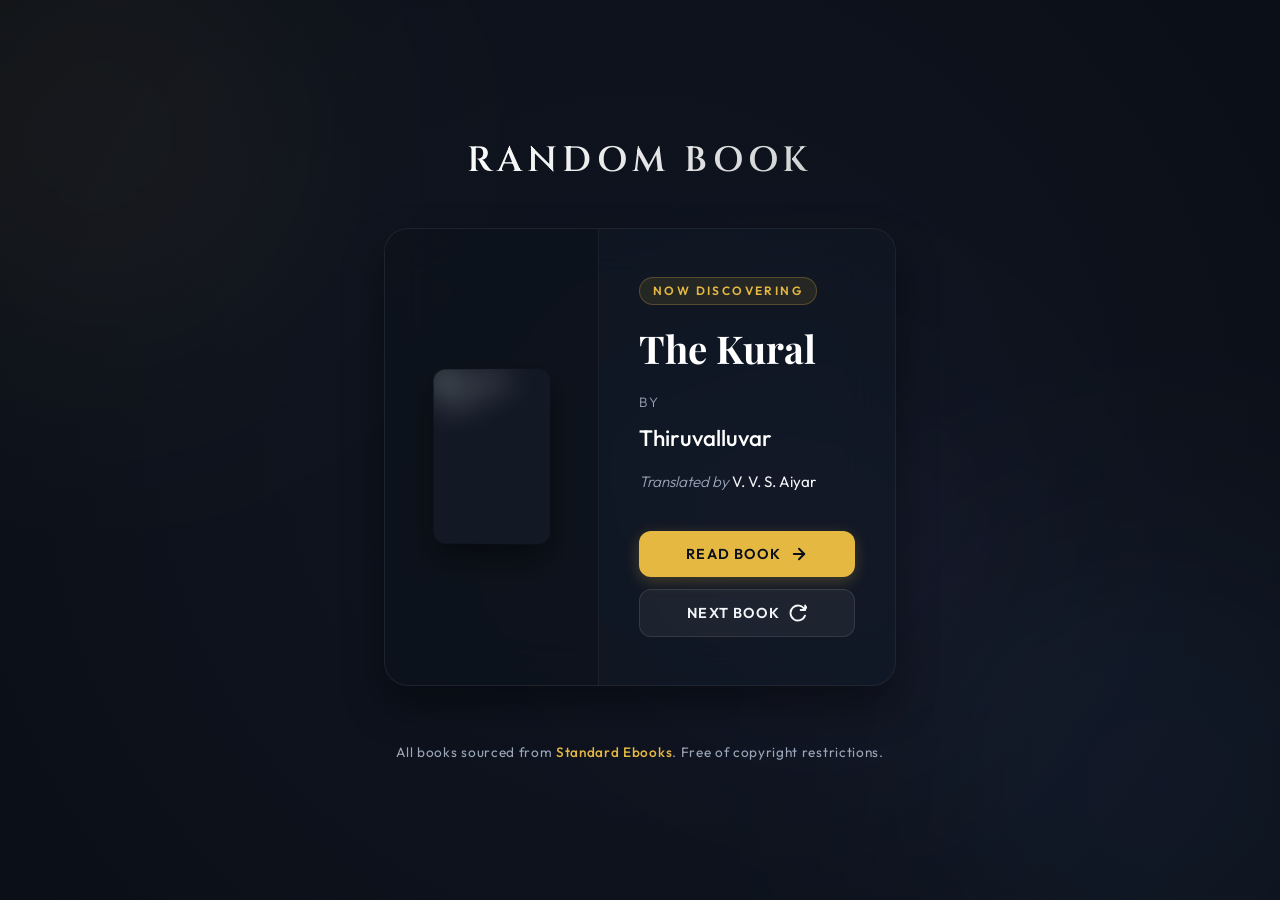
==== index.html @ b52af981 "Update index.html" ====
<!DOCTYPE html>
<html lang="en">
<head>
  <meta charset="UTF-8">
  <meta name="viewport" content="width=device-width, initial-scale=1.0">
  <title>Random Book</title>
  <meta name="description" content="Discover random beautiful books from the Standard Ebooks collection with cover art and direct reading links.">
  
  <!-- Favicon -->
  <link rel="icon" type="image/svg+xml" href="data:image/svg+xml,%3Csvg xmlns='http://www.w3.org/2000/svg' viewBox='0 0 24 24' fill='%23e5b842'%3E%3Cpath d='M21 2.859l-8.5 1.684-8.5-1.684v14.641l8.5 1.684 8.5-1.684zm-9 14.281l-7-1.385v-11.458l7 1.385zm8-1.385l-7 1.385v-11.458l7-1.385z'/%3E%3C/svg%3E">
  
  <!-- Web App Manifest (PWA) -->
  <link rel="manifest" href="manifest.json">
  <meta name="theme-color" content="#e5b842">
  
  <!-- SEO & Open Graph -->
  <meta property="og:title" content="Random Standard Ebook Cover Generator">
  <meta property="og:description" content="Discover a random beautiful book from the Standard Ebooks collection with cover art and download/reading links.">
  <meta property="og:type" content="website">
  
  <!-- Fonts -->
  <link rel="preconnect" href="https://fonts.googleapis.com">
  <link rel="preconnect" href="https://fonts.gstatic.com" crossorigin>
  <link href="https://fonts.googleapis.com/css2?family=Cinzel:wght@400;600;700&family=Outfit:wght@300;400;500;600&family=Playfair+Display:ital,wght@0,400;0,600;0,700;1,400&display=swap" rel="stylesheet">
  
  <!-- Stylesheet -->
  <link rel="stylesheet" href="styles.css">
</head>
<body>
  <!-- Animated Background Canvas/Blobs -->
  <div class="bg-glow">
    <div class="blob blob-1"></div>
    <div class="blob blob-2"></div>
    <div class="blob blob-3"></div>
  </div>

  <div class="app-container">
    <header class="app-header">
      <h1 class="logo-text">Random Book</h1>
    </header>

    <main class="main-content">
      <!-- Main Glassmorphic Book Card -->
      <div class="book-card" id="book-card">
        <!-- Left Side: Cover Art Container -->
        <div class="cover-section">
          <div class="cover-wrapper" id="cover-wrapper">
            <!-- Low-res thumbnail for blurred placeholder -->
            <img id="cover-blur" class="cover-img blur-placeholder" src="" alt="Loading cover...">
            <!-- High-res cover image -->
            <img id="cover-img" class="cover-img main-cover" src="" alt="Book Cover">
            <!-- Loading Indicator -->
            <div class="loading-overlay" id="loading-overlay">
              <div class="spinner"></div>
            </div>
          </div>
        </div>

        <!-- Right Side: Details and Actions -->
        <div class="details-section">
          <div class="meta-container">
            <span class="discover-tag">Now Discovering</span>
            <h2 class="book-title" id="book-title">Loading Book...</h2>
            <div class="author-label">by</div>
            <h3 class="book-author" id="book-author">...</h3>
            <div class="translator-info" id="translator-info" style="display: none;">
              Translated by <span id="book-translator">...</span>
            </div>
          </div>

          <div class="actions-container">
            <a href="#" id="read-btn" class="btn btn-primary" target="_blank" rel="noopener">
              <span>Read Book</span>
              <svg class="icon-arrow" width="18" height="18" viewBox="0 0 24 24" fill="none" stroke="currentColor" stroke-width="2.5" stroke-linecap="round" stroke-linejoin="round">
                <line x1="5" y1="12" x2="19" y2="12"></line>
                <polyline points="12 5 19 12 12 19"></polyline>
              </svg>
            </a>
            
            <button id="next-btn" class="btn btn-secondary">
              <span>Next Book</span>
              <svg class="icon-refresh" width="18" height="18" viewBox="0 0 24 24" fill="none" stroke="currentColor" stroke-width="2.5" stroke-linecap="round" stroke-linejoin="round">
                <path d="M21.5 2v6h-6M21.34 15.57a10 10 0 1 1-.57-8.38l5.67-5.67"></path>
              </svg>
            </button>
          </div>
        </div>
      </div>
    </main>

    <footer class="app-footer">
      <p>All books sourced from <a href="https://standardebooks.org" target="_blank" rel="noopener">Standard Ebooks</a>. Free of copyright restrictions.</p>
    </footer>
  </div>

  <!-- App Script -->
  <script src="app.js"></script>
</body>
</html>
---- styles.css ----
/* --- Custom CSS Design System --- */

:root {
  /* Colors */
  --bg-color: #0b0f17;
  --card-bg: rgba(18, 25, 38, 0.65);
  --card-border: rgba(255, 255, 255, 0.06);
  --text-main: #f3f5f9;
  --text-muted: #9ba6b9;
  --accent-gold: #e5b842;
  --accent-gold-hover: #f1cd6b;
  --accent-gold-rgb: 229, 184, 66;
  --btn-sec-bg: rgba(255, 255, 255, 0.05);
  --btn-sec-hover: rgba(255, 255, 255, 0.1);
  --btn-sec-border: rgba(255, 255, 255, 0.1);
  
  /* Fonts */
  --font-serif: 'Playfair Display', 'Georgia', serif;
  --font-display: 'Cinzel', serif;
  --font-sans: 'Outfit', -apple-system, BlinkMacSystemFont, 'Segoe UI', Roboto, sans-serif;
  
  /* Shadow */
  --shadow-lg: 0 20px 40px rgba(0, 0, 0, 0.4);
  --shadow-glow: 0 0 30px rgba(229, 184, 66, 0.15);
}

/* Reset & Base */
* {
  box-sizing: border-box;
  margin: 0;
  padding: 0;
}

body {
  background-color: var(--bg-color);
  color: var(--text-main);
  font-family: var(--font-sans);
  min-height: 100vh;
  display: flex;
  justify-content: center;
  align-items: center;
  overflow-x: hidden;
  position: relative;
}

/* --- Ambient Animated Glow Background --- */
.bg-glow {
  position: fixed;
  top: 0;
  left: 0;
  width: 100vw;
  height: 100vh;
  z-index: -1;
  overflow: hidden;
  background: radial-gradient(circle at 50% 50%, #0f1522, var(--bg-color));
}

.blob {
  position: absolute;
  border-radius: 50%;
  filter: blur(100px);
  opacity: 0.4;
  mix-blend-mode: screen;
  animation: moveBlob 20s infinite ease-in-out alternate;
}

.blob-1 {
  width: 450px;
  height: 450px;
  background: rgba(var(--accent-gold-rgb), 0.12);
  top: -10%;
  left: -10%;
  animation-duration: 25s;
}

.blob-2 {
  width: 500px;
  height: 500px;
  background: rgba(44, 82, 130, 0.25);
  bottom: -15%;
  right: -10%;
  animation-duration: 30s;
  animation-delay: -5s;
}

.blob-3 {
  width: 350px;
  height: 350px;
  background: rgba(128, 90, 213, 0.15);
  top: 40%;
  left: 50%;
  animation-duration: 20s;
  animation-delay: -10s;
}

@keyframes moveBlob {
  0% {
    transform: translate(0, 0) scale(1);
  }
  50% {
    transform: translate(80px, 50px) scale(1.1);
  }
  100% {
    transform: translate(-50px, -80px) scale(0.95);
  }
}

/* --- Layout Container --- */
.app-container {
  width: 100%;
  max-width: 1100px;
  padding: 2.5rem 1.5rem;
  display: flex;
  flex-direction: column;
  align-items: center;
  gap: 2.5rem;
  z-index: 1;
}

/* --- Header Section --- */
.app-header {
  text-align: center;
  animation: fadeInDown 0.8s ease-out forwards;
}

.logo-text {
  font-family: var(--font-display);
  font-weight: 600;
  font-size: 2.2rem;
  letter-spacing: 0.15em;
  text-transform: uppercase;
  color: var(--text-main);
  margin-bottom: 0.25rem;
  background: linear-gradient(135deg, #fff, rgba(255, 255, 255, 0.8));
  -webkit-background-clip: text;
  -webkit-text-fill-color: transparent;
}

.subtitle {
  font-size: 0.95rem;
  letter-spacing: 0.25em;
  text-transform: uppercase;
  color: var(--accent-gold);
  font-weight: 500;
}

/* --- Main Card --- */
.book-card {
  width: 100%;
  background: var(--card-bg);
  backdrop-filter: blur(24px);
  -webkit-backdrop-filter: blur(24px);
  border: 1px solid var(--card-border);
  border-radius: 24px;
  box-shadow: var(--shadow-lg);
  display: grid;
  grid-template-columns: 42% 58%;
  overflow: hidden;
  transition: box-shadow 0.5s ease, border-color 0.5s ease;
  animation: fadeInUp 0.9s cubic-bezier(0.16, 1, 0.3, 1) forwards;
}

.book-card:hover {
  border-color: rgba(var(--accent-gold-rgb), 0.2);
  box-shadow: var(--shadow-lg), var(--shadow-glow);
}

/* --- Cover Art Section --- */
.cover-section {
  padding: 3rem;
  background: rgba(0, 0, 0, 0.2);
  display: flex;
  justify-content: center;
  align-items: center;
  position: relative;
  border-right: 1px solid var(--card-border);
}

.cover-wrapper {
  position: relative;
  width: 100%;
  max-width: 280px;
  aspect-ratio: 2 / 3;
  border-radius: 12px;
  box-shadow: 0 15px 35px rgba(0, 0, 0, 0.5);
  overflow: hidden;
  background: #121824;
  transform: perspective(1000px) rotateY(-5deg);
  transition: transform 0.6s cubic-bezier(0.16, 1, 0.3, 1), box-shadow 0.6s ease;
}

.cover-wrapper:hover {
  transform: perspective(1000px) rotateY(0deg) scale(1.04);
  box-shadow: 0 25px 45px rgba(0, 0, 0, 0.6), 0 0 15px rgba(var(--accent-gold-rgb), 0.1);
}

.cover-img {
  position: absolute;
  top: 0;
  left: 0;
  width: 100%;
  height: 100%;
  object-fit: cover;
  transition: opacity 0.5s ease, filter 0.5s ease;
}

/* Blurry Thumbnail loading effect */
.blur-placeholder {
  filter: blur(15px);
  z-index: 1;
}

.main-cover {
  opacity: 0;
  z-index: 2;
}

.main-cover.loaded {
  opacity: 1;
}

/* Loading Overlay */
.loading-overlay {
  position: absolute;
  top: 0;
  left: 0;
  width: 100%;
  height: 100%;
  background: rgba(11, 15, 23, 0.7);
  backdrop-filter: blur(4px);
  display: flex;
  justify-content: center;
  align-items: center;
  z-index: 3;
  opacity: 0;
  pointer-events: none;
  transition: opacity 0.3s ease;
}

.loading-overlay.active {
  opacity: 1;
  pointer-events: auto;
}

.spinner {
  width: 45px;
  height: 45px;
  border: 3.5px solid rgba(255, 255, 255, 0.1);
  border-radius: 50%;
  border-top-color: var(--accent-gold);
  animation: spin 1s linear infinite;
}

@keyframes spin {
  to { transform: rotate(360deg); }
}

/* --- Metadata Section --- */
.details-section {
  padding: 3rem 2.5rem;
  display: flex;
  flex-direction: column;
  justify-content: space-between;
  gap: 2.5rem;
  min-width: 0; /* Prevents overflow inside grid */
}

.meta-container {
  display: flex;
  flex-direction: column;
  gap: 0.8rem;
  animation: fadeIn 0.8s ease-out;
}

.discover-tag {
  align-self: flex-start;
  font-size: 0.75rem;
  font-weight: 600;
  text-transform: uppercase;
  letter-spacing: 0.2em;
  color: var(--accent-gold);
  background: rgba(var(--accent-gold-rgb), 0.1);
  padding: 0.35rem 0.8rem;
  border-radius: 30px;
  border: 1px solid rgba(var(--accent-gold-rgb), 0.25);
}

.book-title {
  font-family: var(--font-serif);
  font-size: 2.4rem;
  font-weight: 700;
  line-height: 1.25;
  color: #ffffff;
  margin-top: 0.4rem;
  transition: opacity 0.3s ease, transform 0.3s ease;
}

.author-label {
  font-size: 0.85rem;
  font-weight: 300;
  text-transform: uppercase;
  letter-spacing: 0.15em;
  color: var(--text-muted);
  margin-top: 0.5rem;
}

.book-author {
  font-size: 1.4rem;
  font-weight: 500;
  color: #fff;
  transition: opacity 0.3s ease, transform 0.3s ease;
}

.translator-info {
  font-family: var(--font-sans);
  font-size: 0.95rem;
  font-style: italic;
  font-weight: 300;
  color: var(--text-muted);
  margin-top: 0.5rem;
  transition: opacity 0.3s ease;
}

.translator-info span {
  font-weight: 400;
  color: var(--text-main);
  font-style: normal;
}

/* --- Action Buttons --- */
.actions-container {
  display: flex;
  flex-wrap: wrap;
  gap: 0.8rem;
  margin-top: auto;
  width: 100%;
}

.btn {
  display: inline-flex;
  align-items: center;
  justify-content: center;
  gap: 0.5rem;
  padding: 0.85rem 1.2rem;
  font-size: 0.9rem;
  font-weight: 600;
  text-transform: uppercase;
  letter-spacing: 0.08em;
  border-radius: 12px;
  cursor: pointer;
  text-decoration: none;
  transition: all 0.3s cubic-bezier(0.16, 1, 0.3, 1);
  font-family: var(--font-sans);
  white-space: nowrap; /* Prevents text from wrapping inside buttons */
}

.btn-primary {
  background: var(--accent-gold);
  color: #0b0f17;
  border: none;
  box-shadow: 0 4px 15px rgba(var(--accent-gold-rgb), 0.25);
  flex: 1 1 180px;
}

.btn-primary:hover {
  background: var(--accent-gold-hover);
  box-shadow: 0 6px 20px rgba(var(--accent-gold-rgb), 0.4);
  transform: translateY(-2px);
}

.btn-primary:active {
  transform: translateY(0);
}

.btn-secondary {
  background: var(--btn-sec-bg);
  color: var(--text-main);
  border: 1px solid var(--btn-sec-border);
  flex: 1 1 150px;
}

.btn-secondary:hover {
  background: var(--btn-sec-hover);
  border-color: rgba(255, 255, 255, 0.25);
  transform: translateY(-2px);
}

.btn-secondary:active {
  transform: translateY(0);
}

/* SVG Icon Micro-animations */
.btn-primary:hover .icon-arrow {
  transform: translateX(4px);
}

.icon-arrow {
  transition: transform 0.3s ease;
}

.btn-secondary:hover .icon-refresh {
  transform: rotate(180deg);
}

.icon-refresh {
  transition: transform 0.5s cubic-bezier(0.16, 1, 0.3, 1);
}

/* --- Footer --- */
.app-footer {
  text-align: center;
  font-size: 0.85rem;
  color: var(--text-muted);
  letter-spacing: 0.05em;
  line-height: 1.6;
  margin-top: 1rem;
  animation: fadeInUp 1s ease-out forwards;
}

.app-footer a {
  color: var(--accent-gold);
  text-decoration: none;
  font-weight: 500;
  border-bottom: 1px solid transparent;
  transition: border-color 0.3s ease;
}

.app-footer a:hover {
  border-color: var(--accent-gold);
}

/* --- Transition Animations --- */
.fade-out {
  opacity: 0;
  transform: translateY(5px);
}

.fade-in {
  opacity: 1;
  transform: translateY(0);
}

/* --- Page Entrance Animations --- */
@keyframes fadeInDown {
  from {
    opacity: 0;
    transform: translateY(-20px);
  }
  to {
    opacity: 1;
    transform: translateY(0);
  }
}

@keyframes fadeInUp {
  from {
    opacity: 0;
    transform: translateY(30px);
  }
  to {
    opacity: 1;
    transform: translateY(0);
  }
}

@keyframes fadeIn {
  from { opacity: 0; }
  to { opacity: 1; }
}


/* --- Responsive Adjustments (Desktop & Mobile) --- */

@media (max-width: 980px) {
  .app-container {
    padding: 1.5rem 1rem;
    gap: 1.5rem;
  }
  
  .logo-text {
    font-size: 1.8rem;
  }
  
  .book-card {
    grid-template-columns: 1fr; /* Single column */
    border-radius: 20px;
  }
  
  .cover-section {
    padding: 2rem;
    border-right: none;
    border-bottom: 1px solid var(--card-border);
  }
  
  .cover-wrapper {
    max-width: 220px;
  }
  
  .details-section {
    padding: 2.2rem;
    gap: 2rem;
  }
  
  .book-title {
    font-size: 1.85rem;
  }
  
  .book-author {
    font-size: 1.25rem;
  }
}

@media (max-width: 480px) {
  .details-section {
    padding: 1.75rem;
  }
  
  .book-title {
    font-size: 1.6rem;
  }
  
  .actions-container {
    flex-direction: column;
    width: 100%;
  }
  
  .btn {
    width: 100%;
    padding: 0.85rem 1.2rem;
  }
}
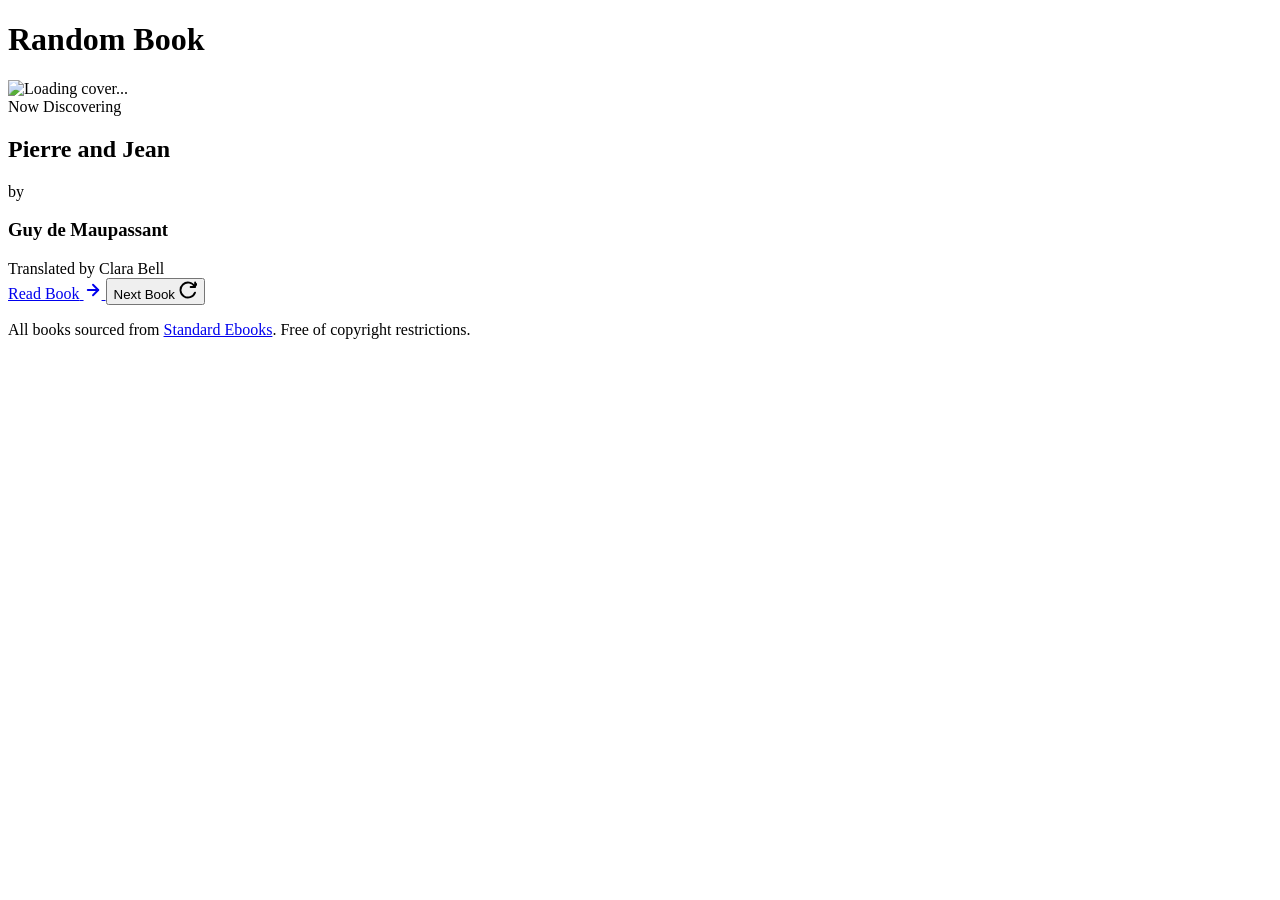
==== commit 646e60fd: "Change og:title from "Random Standard Ebook Cover Generator" to "Random Book"" ====
--- a/index.html
+++ b/index.html
@@ -7,21 +7,21 @@
   <meta name="description" content="Discover random beautiful books from the Standard Ebooks collection with cover art and direct reading links.">
   
   <!-- Favicon -->
-  <link rel="icon" type="image/svg+xml" href="data:image/svg+xml,%3Csvg xmlns='http://www.w3.org/2000/svg' viewBox='0 0 24 24' fill='%23e5b842'%3E%3Cpath d='M21 2.859l-8.5 1.684-8.5-1.684v14.641l8.5 1.684 8.5-1.684zm-9 14.281l-7-1.385v-11.458l7 1.385zm8-1.385l-7 1.385v-11.458l7-1.385z'/%3E%3C/svg%3E">
+  <link rel="icon" type="image/svg+xml" href="data:image/svg+xml,%3Csvg xmlns='http://www.w3.org/2000/svg' viewBox='0 0 24 24' fill='%23e5b842'%3E%3Cpath d='M21 2.859l-8.5 1.684-8.5-1.684v14.641l8[...]
   
   <!-- Web App Manifest (PWA) -->
   <link rel="manifest" href="manifest.json">
   <meta name="theme-color" content="#e5b842">
   
   <!-- SEO & Open Graph -->
-  <meta property="og:title" content="Random Standard Ebook Cover Generator">
+  <meta property="og:title" content="Random Book">
   <meta property="og:description" content="Discover a random beautiful book from the Standard Ebooks collection with cover art and download/reading links.">
   <meta property="og:type" content="website">
   
   <!-- Fonts -->
   <link rel="preconnect" href="https://fonts.googleapis.com">
   <link rel="preconnect" href="https://fonts.gstatic.com" crossorigin>
-  <link href="https://fonts.googleapis.com/css2?family=Cinzel:wght@400;600;700&family=Outfit:wght@300;400;500;600&family=Playfair+Display:ital,wght@0,400;0,600;0,700;1,400&display=swap" rel="stylesheet">
+  <link href="https://fonts.googleapis.com/css2?family=Cinzel:wght@400;600;700&family=Outfit:wght@300;400;500;600&family=Playfair+Display:ital,wght@0,400;0,600;0,700;1,400&display=swap" rel="style[...]
   
   <!-- Stylesheet -->
   <link rel="stylesheet" href="styles.css">
--- a/styles.css
+++ b/styles.css
@@ -1,4 +1,5 @@
-/* --- Custom CSS Design System --- */
+/* --- Google Fonts Integration (Matches Standard Ebooks Typography) --- */
+@import url('https://fonts.googleapis.com/css2?family=League+Spartan:wght@300;400;500;600;700&family=Libre+Baskerville:ital,wght@0,400;0,700;1,400&family=Outfit:wght@400;600&display=swap');
 
 :root {
   /* Colors */
@@ -14,10 +15,10 @@
   --btn-sec-hover: rgba(255, 255, 255, 0.1);
   --btn-sec-border: rgba(255, 255, 255, 0.1);
   
-  /* Fonts */
-  --font-serif: 'Playfair Display', 'Georgia', serif;
-  --font-display: 'Cinzel', serif;
-  --font-sans: 'Outfit', -apple-system, BlinkMacSystemFont, 'Segoe UI', Roboto, sans-serif;
+  /* Fonts System (Aligned with Standard Ebooks) */
+  --font-serif: 'Libre Baskerville', 'Georgia', serif;
+  --font-display: 'League Spartan', 'Outfit', sans-serif;
+  --font-sans: 'League Spartan', 'Outfit', sans-serif;
   
   /* Shadow */
   --shadow-lg: 0 20px 40px rgba(0, 0, 0, 0.4);
@@ -94,15 +95,9 @@
 }
 
 @keyframes moveBlob {
-  0% {
-    transform: translate(0, 0) scale(1);
-  }
-  50% {
-    transform: translate(80px, 50px) scale(1.1);
-  }
-  100% {
-    transform: translate(-50px, -80px) scale(0.95);
-  }
+  0% { transform: translate(0, 0) scale(1); }
+  50% { transform: translate(80px, 50px) scale(1.1); }
+  100% { transform: translate(-50px, -80px) scale(0.95); }
 }
 
 /* --- Layout Container --- */
@@ -125,28 +120,30 @@
 
 .logo-text {
   font-family: var(--font-display);
-  font-weight: 600;
-  font-size: 2.2rem;
-  letter-spacing: 0.15em;
+  font-weight: 700;
+  font-size: 2.4rem;
+  letter-spacing: 0.08em;
   text-transform: uppercase;
   color: var(--text-main);
-  margin-bottom: 0.25rem;
-  background: linear-gradient(135deg, #fff, rgba(255, 255, 255, 0.8));
+  margin-bottom: 0.4rem;
+  background: linear-gradient(135deg, #fff, rgba(255, 255, 255, 0.85));
   -webkit-background-clip: text;
   -webkit-text-fill-color: transparent;
 }
 
 .subtitle {
-  font-size: 0.95rem;
-  letter-spacing: 0.25em;
+  font-family: var(--font-display);
+  font-size: 0.9rem;
+  letter-spacing: 0.2em;
   text-transform: uppercase;
   color: var(--accent-gold);
-  font-weight: 500;
+  font-weight: 600;
 }
 
 /* --- Main Card --- */
 .book-card {
-  width: 100%;
+  width: 860px; /* FIXED: Hard lock the overall container width on desktop */
+  max-width: 100%; /* Keeps it fully responsive if window drops below 860px */
   background: var(--card-bg);
   backdrop-filter: blur(24px);
   -webkit-backdrop-filter: blur(24px);
@@ -154,8 +151,9 @@
   border-radius: 24px;
   box-shadow: var(--shadow-lg);
   display: grid;
-  grid-template-columns: 42% 58%;
+  grid-template-columns: 360px 1fr; /* FIXED: Left side stays exactly 360px, right side fills cleanly remaining space */
   overflow: hidden;
+  align-items: stretch;
   transition: box-shadow 0.5s ease, border-color 0.5s ease;
   animation: fadeInUp 0.9s cubic-bezier(0.16, 1, 0.3, 1) forwards;
 }
@@ -174,14 +172,15 @@
   align-items: center;
   position: relative;
   border-right: 1px solid var(--card-border);
+  width: 360px; /* FIXED: Locks the wrapper panel dimension tightly */
 }
 
 .cover-wrapper {
   position: relative;
-  width: 100%;
-  max-width: 280px;
-  aspect-ratio: 2 / 3;
-  border-radius: 12px;
+  width: 260px;          /* FIXED: Hard locked width */
+  height: 390px;         /* FIXED: Hard locked height */
+  flex-shrink: 0;        /* FIXED: Denies the layout any ability to compress the frame */
+  border-radius: 8px;
   box-shadow: 0 15px 35px rgba(0, 0, 0, 0.5);
   overflow: hidden;
   background: #121824;
@@ -257,12 +256,12 @@
 
 /* --- Metadata Section --- */
 .details-section {
-  padding: 3rem 2.5rem;
+  padding: 3.5rem 3rem;
   display: flex;
   flex-direction: column;
   justify-content: space-between;
   gap: 2.5rem;
-  min-width: 0; /* Prevents overflow inside grid */
+  min-width: 0;
 }
 
 .meta-container {
@@ -274,10 +273,11 @@
 
 .discover-tag {
   align-self: flex-start;
-  font-size: 0.75rem;
+  font-family: var(--font-display);
+  font-size: 0.8rem;
   font-weight: 600;
   text-transform: uppercase;
-  letter-spacing: 0.2em;
+  letter-spacing: 0.15em;
   color: var(--accent-gold);
   background: rgba(var(--accent-gold-rgb), 0.1);
   padding: 0.35rem 0.8rem;
@@ -287,7 +287,7 @@
 
 .book-title {
   font-family: var(--font-serif);
-  font-size: 2.4rem;
+  font-size: 2.5rem;
   font-weight: 700;
   line-height: 1.25;
   color: #ffffff;
@@ -296,26 +296,28 @@
 }
 
 .author-label {
+  font-family: var(--font-display);
   font-size: 0.85rem;
-  font-weight: 300;
+  font-weight: 500;
   text-transform: uppercase;
-  letter-spacing: 0.15em;
+  letter-spacing: 0.12em;
   color: var(--text-muted);
-  margin-top: 0.5rem;
+  margin-top: 0.6rem;
 }
 
 .book-author {
-  font-size: 1.4rem;
-  font-weight: 500;
+  font-family: var(--font-serif);
+  font-size: 1.45rem;
+  font-style: italic;
+  font-weight: 400;
   color: #fff;
   transition: opacity 0.3s ease, transform 0.3s ease;
 }
 
 .translator-info {
-  font-family: var(--font-sans);
+  font-family: var(--font-serif);
   font-size: 0.95rem;
   font-style: italic;
-  font-weight: 300;
   color: var(--text-muted);
   margin-top: 0.5rem;
   transition: opacity 0.3s ease;
@@ -341,17 +343,17 @@
   align-items: center;
   justify-content: center;
   gap: 0.5rem;
-  padding: 0.85rem 1.2rem;
-  font-size: 0.9rem;
+  padding: 0.9rem 1.4rem;
+  font-size: 0.85rem;
   font-weight: 600;
   text-transform: uppercase;
-  letter-spacing: 0.08em;
+  letter-spacing: 0.12em;
   border-radius: 12px;
   cursor: pointer;
   text-decoration: none;
   transition: all 0.3s cubic-bezier(0.16, 1, 0.3, 1);
-  font-family: var(--font-sans);
-  white-space: nowrap; /* Prevents text from wrapping inside buttons */
+  font-family: var(--font-display);
+  white-space: nowrap;
 }
 
 .btn-primary {
@@ -368,9 +370,7 @@
   transform: translateY(-2px);
 }
 
-.btn-primary:active {
-  transform: translateY(0);
-}
+.btn-primary:active { transform: translateY(0); }
 
 .btn-secondary {
   background: var(--btn-sec-bg);
@@ -385,29 +385,17 @@
   transform: translateY(-2px);
 }
 
-.btn-secondary:active {
-  transform: translateY(0);
-}
+.btn-secondary:active { transform: translateY(0); }
 
 /* SVG Icon Micro-animations */
-.btn-primary:hover .icon-arrow {
-  transform: translateX(4px);
-}
-
-.icon-arrow {
-  transition: transform 0.3s ease;
-}
-
-.btn-secondary:hover .icon-refresh {
-  transform: rotate(180deg);
-}
-
-.icon-refresh {
-  transition: transform 0.5s cubic-bezier(0.16, 1, 0.3, 1);
-}
+.btn-primary:hover .icon-arrow { transform: translateX(4px); }
+.icon-arrow { transition: transform 0.3s ease; }
+.btn-secondary:hover .icon-refresh { transform: rotate(180deg); }
+.icon-refresh { transition: transform 0.5s cubic-bezier(0.16, 1, 0.3, 1); }
 
 /* --- Footer --- */
 .app-footer {
+  font-family: var(--font-display);
   text-align: center;
   font-size: 0.85rem;
   color: var(--text-muted);
@@ -420,47 +408,26 @@
 .app-footer a {
   color: var(--accent-gold);
   text-decoration: none;
-  font-weight: 500;
+  font-weight: 600;
   border-bottom: 1px solid transparent;
   transition: border-color 0.3s ease;
 }
 
-.app-footer a:hover {
-  border-color: var(--accent-gold);
-}
+.app-footer a:hover { border-color: var(--accent-gold); }
 
 /* --- Transition Animations --- */
-.fade-out {
-  opacity: 0;
-  transform: translateY(5px);
-}
-
-.fade-in {
-  opacity: 1;
-  transform: translateY(0);
-}
+.fade-out { opacity: 0; transform: translateY(5px); }
+.fade-in { opacity: 1; transform: translateY(0); }
 
 /* --- Page Entrance Animations --- */
 @keyframes fadeInDown {
-  from {
-    opacity: 0;
-    transform: translateY(-20px);
-  }
-  to {
-    opacity: 1;
-    transform: translateY(0);
-  }
+  from { opacity: 0; transform: translateY(-20px); }
+  to { opacity: 1; transform: translateY(0); }
 }
 
 @keyframes fadeInUp {
-  from {
-    opacity: 0;
-    transform: translateY(30px);
-  }
-  to {
-    opacity: 1;
-    transform: translateY(0);
-  }
+  from { opacity: 0; transform: translateY(30px); }
+  to { opacity: 1; transform: translateY(0); }
 }
 
 @keyframes fadeIn {
@@ -468,64 +435,50 @@
   to { opacity: 1; }
 }
 
-
 /* --- Responsive Adjustments (Desktop & Mobile) --- */
-
 @media (max-width: 980px) {
   .app-container {
     padding: 1.5rem 1rem;
     gap: 1.5rem;
   }
   
-  .logo-text {
-    font-size: 1.8rem;
-  }
+  .logo-text { font-size: 1.9rem; }
   
   .book-card {
-    grid-template-columns: 1fr; /* Single column */
+    grid-template-columns: 1fr;
     border-radius: 20px;
+    width: 100%; /* Reverts to clean full-width stacking for smaller devices */
   }
   
   .cover-section {
-    padding: 2rem;
+    padding: 2.5rem 2rem;
     border-right: none;
     border-bottom: 1px solid var(--card-border);
+    width: 100%; /* Resets panel layout width context */
   }
   
   .cover-wrapper {
-    max-width: 220px;
+    width: 220px;       /* Scale down cleanly for tablet/mobile viewports */
+    height: 330px;      
   }
   
   .details-section {
-    padding: 2.2rem;
+    padding: 2.5rem 2rem;
     gap: 2rem;
   }
   
-  .book-title {
-    font-size: 1.85rem;
-  }
-  
-  .book-author {
-    font-size: 1.25rem;
-  }
+  .book-title { font-size: 2rem; }
+  .book-author { font-size: 1.3rem; }
 }
 
 @media (max-width: 480px) {
-  .details-section {
-    padding: 1.75rem;
-  }
-  
-  .book-title {
-    font-size: 1.6rem;
-  }
-  
-  .actions-container {
-    flex-direction: column;
-    width: 100%;
-  }
+  .details-section { padding: 1.75rem; }
+  .book-title { font-size: 1.75rem; }
+  .actions-container { flex-direction: column; width: 100%; }
   
   .btn {
     width: 100%;
     padding: 0.85rem 1.2rem;
-  }
-}
+    flex: none;
+  }
+}
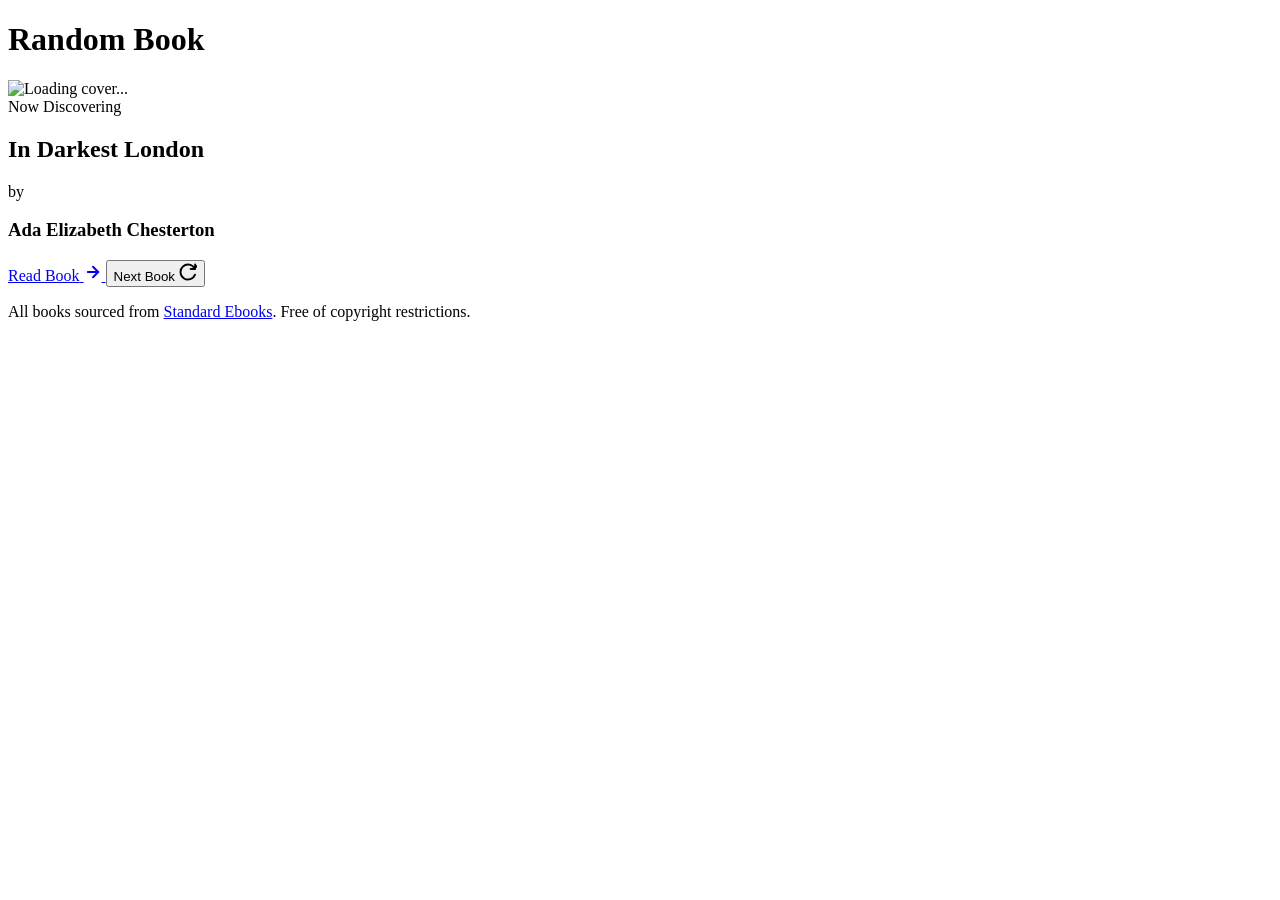
==== commit 387a2772: "Fix stylesheet link path in index.html" ====
--- a/index.html
+++ b/index.html
@@ -24,7 +24,7 @@
   <link href="https://fonts.googleapis.com/css2?family=Cinzel:wght@400;600;700&family=Outfit:wght@300;400;500;600&family=Playfair+Display:ital,wght@0,400;0,600;0,700;1,400&display=swap" rel="style[...]
   
   <!-- Stylesheet -->
-  <link rel="stylesheet" href="styles.css">
+  <link rel="stylesheet" href="./styles.css">
 </head>
 <body>
   <!-- Animated Background Canvas/Blobs -->
--- a/styles.css
+++ b/styles.css
@@ -142,8 +142,8 @@
 
 /* --- Main Card --- */
 .book-card {
-  width: 860px; /* FIXED: Hard lock the overall container width on desktop */
-  max-width: 100%; /* Keeps it fully responsive if window drops below 860px */
+  width: 860px;
+  max-width: 100%;
   background: var(--card-bg);
   backdrop-filter: blur(24px);
   -webkit-backdrop-filter: blur(24px);
@@ -151,7 +151,7 @@
   border-radius: 24px;
   box-shadow: var(--shadow-lg);
   display: grid;
-  grid-template-columns: 360px 1fr; /* FIXED: Left side stays exactly 360px, right side fills cleanly remaining space */
+  grid-template-columns: 360px 1fr;
   overflow: hidden;
   align-items: stretch;
   transition: box-shadow 0.5s ease, border-color 0.5s ease;
@@ -172,14 +172,14 @@
   align-items: center;
   position: relative;
   border-right: 1px solid var(--card-border);
-  width: 360px; /* FIXED: Locks the wrapper panel dimension tightly */
+  width: 360px;
 }
 
 .cover-wrapper {
   position: relative;
-  width: 260px;          /* FIXED: Hard locked width */
-  height: 390px;         /* FIXED: Hard locked height */
-  flex-shrink: 0;        /* FIXED: Denies the layout any ability to compress the frame */
+  width: 260px;
+  height: 390px;
+  flex-shrink: 0;
   border-radius: 8px;
   box-shadow: 0 15px 35px rgba(0, 0, 0, 0.5);
   overflow: hidden;
@@ -447,19 +447,19 @@
   .book-card {
     grid-template-columns: 1fr;
     border-radius: 20px;
-    width: 100%; /* Reverts to clean full-width stacking for smaller devices */
+    width: 100%;
   }
   
   .cover-section {
     padding: 2.5rem 2rem;
     border-right: none;
     border-bottom: 1px solid var(--card-border);
-    width: 100%; /* Resets panel layout width context */
+    width: 100%;
   }
   
   .cover-wrapper {
-    width: 220px;       /* Scale down cleanly for tablet/mobile viewports */
-    height: 330px;      
+    width: 220px;
+    height: 330px;
   }
   
   .details-section {
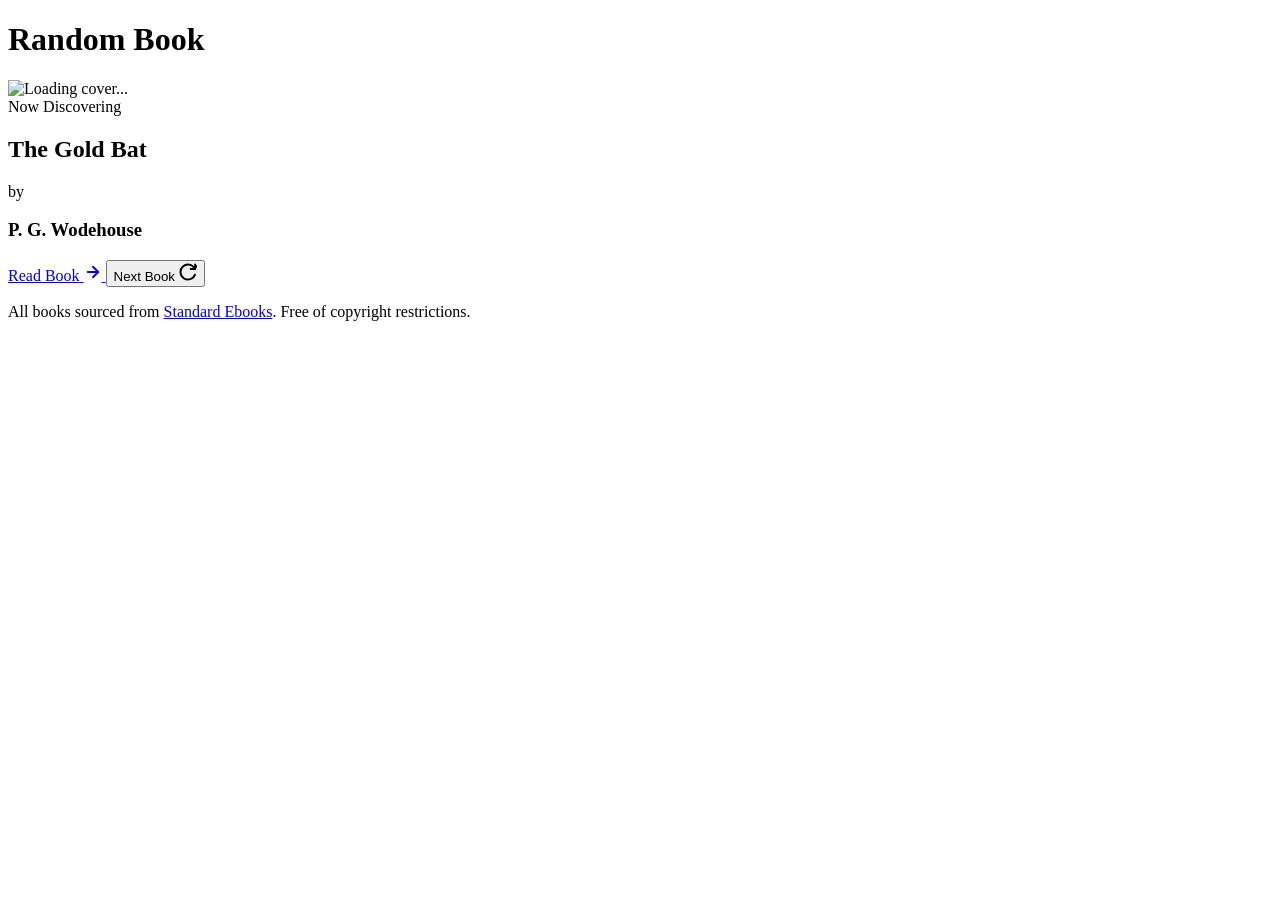
==== commit 752eb80e: "Fix stylesheet link path in index.html" ====
--- a/index.html
+++ b/index.html
@@ -24,7 +24,7 @@
   <link href="https://fonts.googleapis.com/css2?family=Cinzel:wght@400;600;700&family=Outfit:wght@300;400;500;600&family=Playfair+Display:ital,wght@0,400;0,600;0,700;1,400&display=swap" rel="style[...]
   
   <!-- Stylesheet -->
-  <link rel="stylesheet" href="./styles.css">
+  <link rel="stylesheet" href="styles.css">
 </head>
 <body>
   <!-- Animated Background Canvas/Blobs -->
--- a/styles.css
+++ b/styles.css
@@ -142,8 +142,8 @@
 
 /* --- Main Card --- */
 .book-card {
-  width: 860px;
-  max-width: 100%;
+  width: 100%;
+  max-width: 860px;
   background: var(--card-bg);
   backdrop-filter: blur(24px);
   -webkit-backdrop-filter: blur(24px);
@@ -151,7 +151,7 @@
   border-radius: 24px;
   box-shadow: var(--shadow-lg);
   display: grid;
-  grid-template-columns: 360px 1fr;
+  grid-template-columns: minmax(0, 300px) minmax(0, 1fr);
   overflow: hidden;
   align-items: stretch;
   transition: box-shadow 0.5s ease, border-color 0.5s ease;
@@ -172,14 +172,14 @@
   align-items: center;
   position: relative;
   border-right: 1px solid var(--card-border);
-  width: 360px;
+  min-width: 0;   /* prevents this track from forcing the grid to overflow */
 }
 
 .cover-wrapper {
   position: relative;
-  width: 260px;
-  height: 390px;
-  flex-shrink: 0;
+  width: 260px;          /* Hard locked book template frame width */
+  height: 390px;         /* Hard locked book template frame height */
+  flex-shrink: 0;        
   border-radius: 8px;
   box-shadow: 0 15px 35px rgba(0, 0, 0, 0.5);
   overflow: hidden;
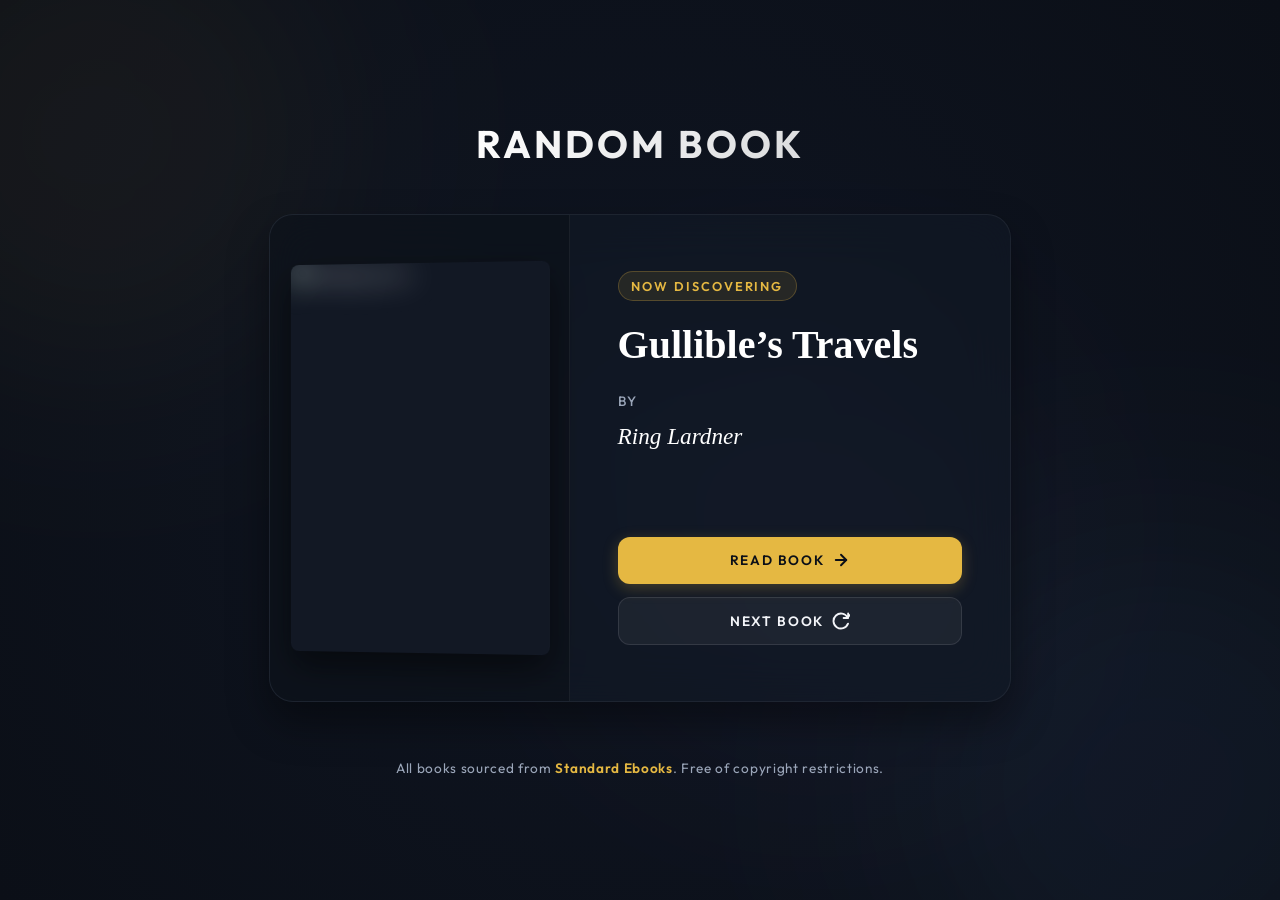
==== commit cb3f6ee9: "Update favicon and font link in index.html" ====
--- a/index.html
+++ b/index.html
@@ -7,7 +7,7 @@
   <meta name="description" content="Discover random beautiful books from the Standard Ebooks collection with cover art and direct reading links.">
   
   <!-- Favicon -->
-  <link rel="icon" type="image/svg+xml" href="data:image/svg+xml,%3Csvg xmlns='http://www.w3.org/2000/svg' viewBox='0 0 24 24' fill='%23e5b842'%3E%3Cpath d='M21 2.859l-8.5 1.684-8.5-1.684v14.641l8[...]
+  <link rel="icon" type="image/svg+xml" href="data:image/svg+xml,%3Csvg xmlns='http://www.w3.org/2000/svg' viewBox='0 0 24 24' fill='%23e5b842'%3E%3Cpath d='M21 2.859l-8.5 1.684-8.5-1.684v14.641l8.5 1.684 8.5-1.684v-14.641zM12 16.25l-6.5-1.285v-11.16l6.5 1.289v11.156zm1-11.156l6.5-1.289v11.16l-6.5 1.285v-11.156z'/%3E%3C/svg%3E">
   
   <!-- Web App Manifest (PWA) -->
   <link rel="manifest" href="manifest.json">
@@ -21,7 +21,7 @@
   <!-- Fonts -->
   <link rel="preconnect" href="https://fonts.googleapis.com">
   <link rel="preconnect" href="https://fonts.gstatic.com" crossorigin>
-  <link href="https://fonts.googleapis.com/css2?family=Cinzel:wght@400;600;700&family=Outfit:wght@300;400;500;600&family=Playfair+Display:ital,wght@0,400;0,600;0,700;1,400&display=swap" rel="style[...]
+  <link href="https://fonts.googleapis.com/css2?family=Cinzel:wght@400;600;700&family=Outfit:wght@300;400;500;600&family=Playfair+Display:ital,wght@0,400;0,600;0,700;1,400&display=swap" rel="stylesheet">
   
   <!-- Stylesheet -->
   <link rel="stylesheet" href="styles.css">
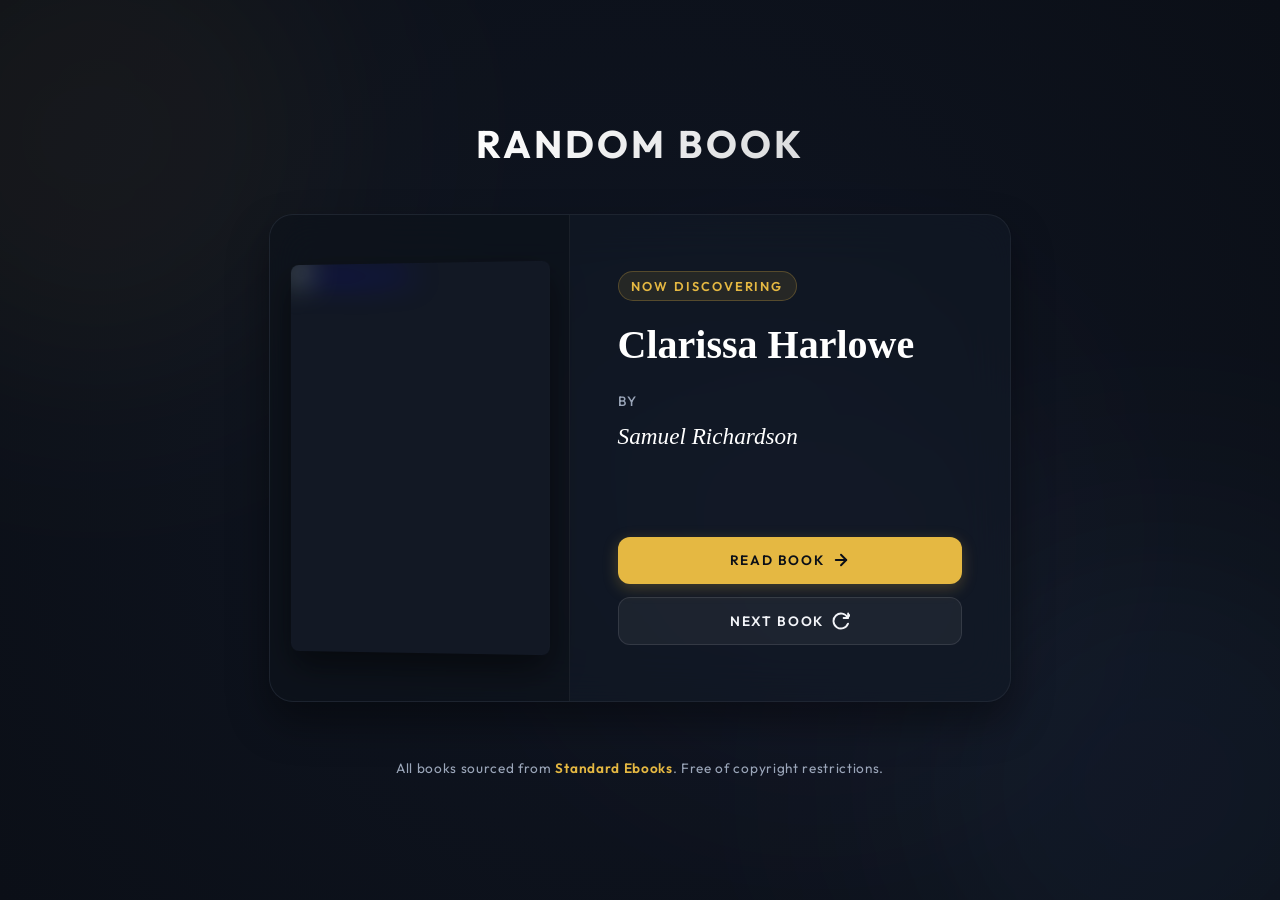
==== commit 2d8852f6: "Make book cover clickable to navigate to the book" ====
--- a/index.html
+++ b/index.html
@@ -7,7 +7,7 @@
   <meta name="description" content="Discover random beautiful books from the Standard Ebooks collection with cover art and direct reading links.">
   
   <!-- Favicon -->
-  <link rel="icon" type="image/svg+xml" href="data:image/svg+xml,%3Csvg xmlns='http://www.w3.org/2000/svg' viewBox='0 0 24 24' fill='%23e5b842'%3E%3Cpath d='M21 2.859l-8.5 1.684-8.5-1.684v14.641l8.5 1.684 8.5-1.684v-14.641zM12 16.25l-6.5-1.285v-11.16l6.5 1.289v11.156zm1-11.156l6.5-1.289v11.16l-6.5 1.285v-11.156z'/%3E%3C/svg%3E">
+  <link rel="icon" type="image/svg+xml" href="data:image/svg+xml,%3Csvg xmlns='http://www.w3.org/2000/svg' viewBox='0 0 24 24' fill='%23e5b842'%3E%3Cpath d='M21 2.859l-8.5 1.684-8.5-1.684v14.641l8.5 1[...]
   
   <!-- Web App Manifest (PWA) -->
   <link rel="manifest" href="manifest.json">
@@ -44,7 +44,7 @@
       <div class="book-card" id="book-card">
         <!-- Left Side: Cover Art Container -->
         <div class="cover-section">
-          <div class="cover-wrapper" id="cover-wrapper">
+          <a href="#" id="cover-link" class="cover-wrapper" target="_blank" rel="noopener">
             <!-- Low-res thumbnail for blurred placeholder -->
             <img id="cover-blur" class="cover-img blur-placeholder" src="" alt="Loading cover...">
             <!-- High-res cover image -->
@@ -53,7 +53,7 @@
             <div class="loading-overlay" id="loading-overlay">
               <div class="spinner"></div>
             </div>
-          </div>
+          </a>
         </div>
 
         <!-- Right Side: Details and Actions -->
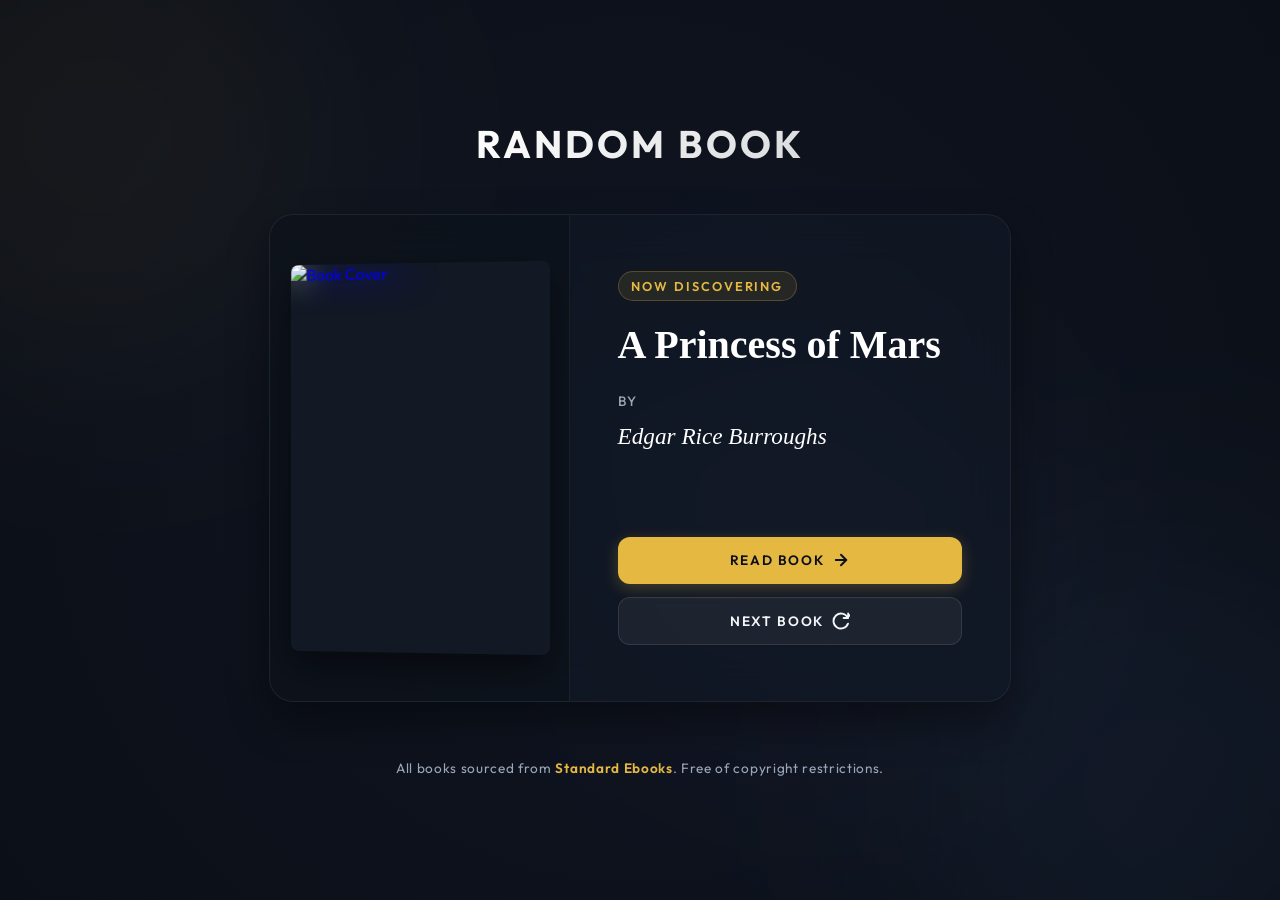
==== commit 4e28dcf7: "Add PWA support with Apple touch icon and meta tags Added Apple touch icon and meta tags for PWA sup" ====
--- a/index.html
+++ b/index.html
@@ -11,6 +11,9 @@
   
   <!-- Web App Manifest (PWA) -->
   <link rel="manifest" href="manifest.json">
+  <link rel="apple-touch-icon" href="icon-192.png">
+  <meta name="apple-mobile-web-app-capable" content="yes">
+  <meta name="apple-mobile-web-app-status-bar-style" content="black-translucent">
   <meta name="theme-color" content="#e5b842">
   
   <!-- SEO & Open Graph -->
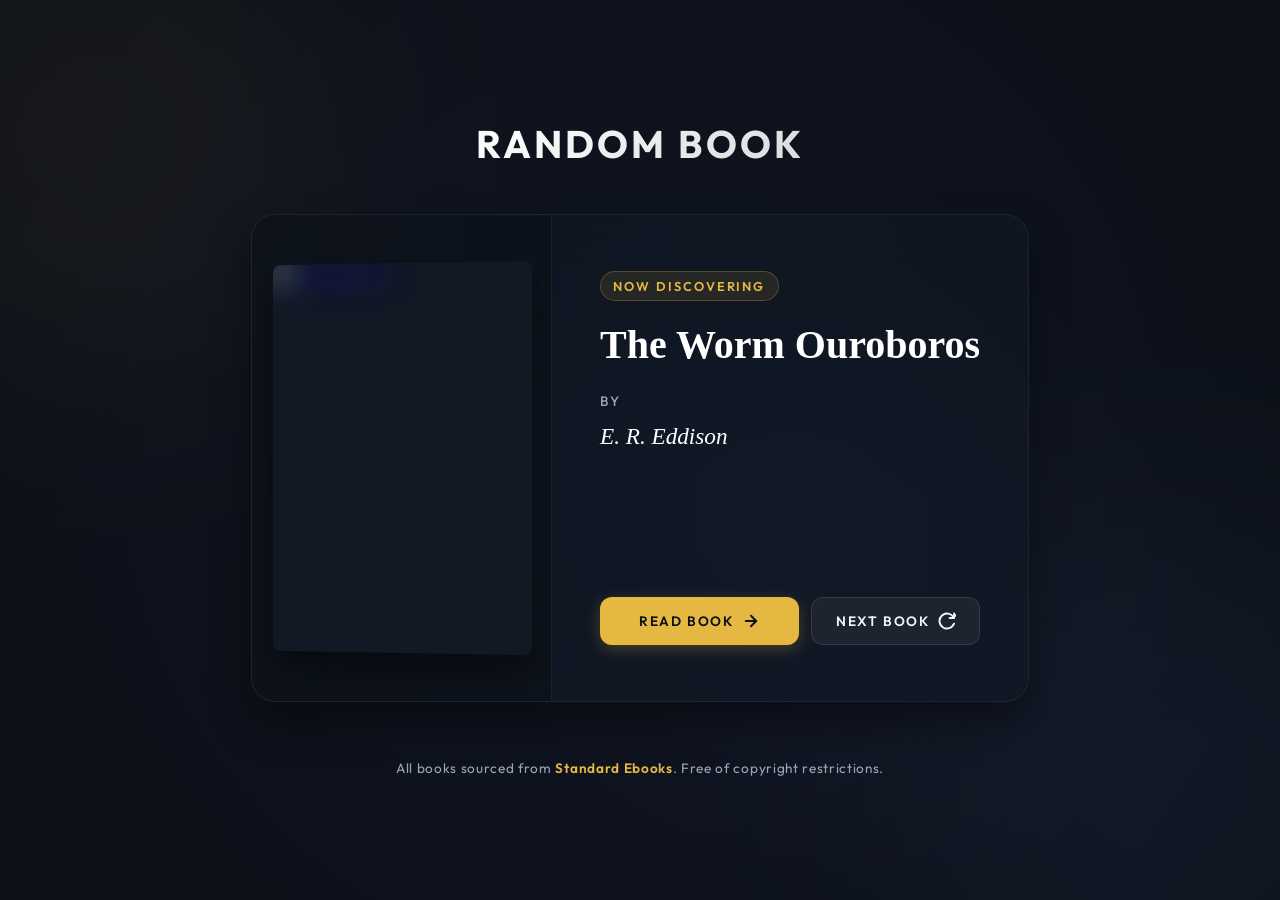
==== commit 21896984: "Update meta tags and link paths in index.html" ====
--- a/index.html
+++ b/index.html
@@ -4,30 +4,23 @@
   <meta charset="UTF-8">
   <meta name="viewport" content="width=device-width, initial-scale=1.0">
   <title>Random Book</title>
-  <meta name="description" content="Discover random beautiful books from the Standard Ebooks collection with cover art and direct reading links.">
+  <meta name="description" content="Discover random beautiful books from the Standard Ebooks collection">
   
-  <!-- Favicon -->
-  <link rel="icon" type="image/svg+xml" href="data:image/svg+xml,%3Csvg xmlns='http://www.w3.org/2000/svg' viewBox='0 0 24 24' fill='%23e5b842'%3E%3Cpath d='M21 2.859l-8.5 1.684-8.5-1.684v14.641l8.5 1[...]
-  
-  <!-- Web App Manifest (PWA) -->
-  <link rel="manifest" href="manifest.json">
-  <link rel="apple-touch-icon" href="icon-192.png">
+  <link rel="manifest" href="./manifest.json">
+  <meta name="theme-color" content="#0b0f17">
+  <link rel="icon" href="./icon-192.png" type="image/png">
+  <link rel="apple-touch-icon" href="./icon-192.png">
   <meta name="apple-mobile-web-app-capable" content="yes">
   <meta name="apple-mobile-web-app-status-bar-style" content="black-translucent">
-  <meta name="theme-color" content="#e5b842">
   
-  <!-- SEO & Open Graph -->
   <meta property="og:title" content="Random Book">
-  <meta property="og:description" content="Discover a random beautiful book from the Standard Ebooks collection with cover art and download/reading links.">
+  <meta property="og:description" content="Discover a random beautiful book from the Standard Ebooks collection">
   <meta property="og:type" content="website">
   
-  <!-- Fonts -->
   <link rel="preconnect" href="https://fonts.googleapis.com">
   <link rel="preconnect" href="https://fonts.gstatic.com" crossorigin>
   <link href="https://fonts.googleapis.com/css2?family=Cinzel:wght@400;600;700&family=Outfit:wght@300;400;500;600&family=Playfair+Display:ital,wght@0,400;0,600;0,700;1,400&display=swap" rel="stylesheet">
-  
-  <!-- Stylesheet -->
-  <link rel="stylesheet" href="styles.css">
+  <link rel="stylesheet" href="./styles.css">
 </head>
 <body>
   <!-- Animated Background Canvas/Blobs -->
